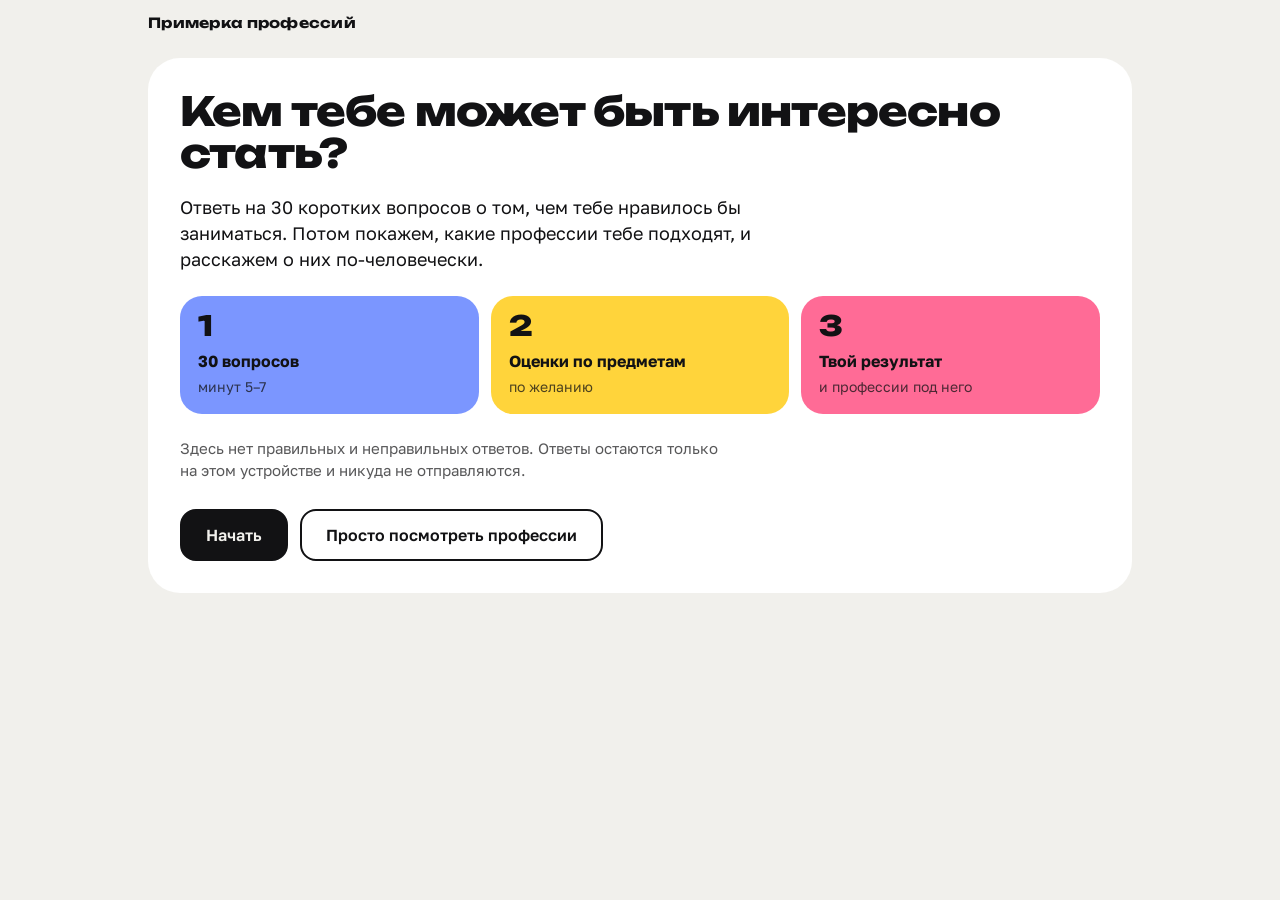
==== index.html @ ef97dc94 "Карусель карточек пальцем на iPhone, подсказка «листай», экранная диагностика запуска Co-Authored-By" ====
<!doctype html>
<html lang="ru">
<head>
  <meta charset="utf-8">
  <meta name="viewport" content="width=device-width, initial-scale=1, viewport-fit=cover">
  <title>Примерка профессий</title>
  <meta name="theme-color" content="#121214">
  <link rel="manifest" href="manifest.webmanifest">
  <link rel="icon" href="icons/icon.svg" type="image/svg+xml">
  <link rel="apple-touch-icon" href="icons/icon-192.png">
  <link rel="preconnect" href="https://fonts.googleapis.com">
  <link rel="preconnect" href="https://fonts.gstatic.com" crossorigin>
  <link href="https://fonts.googleapis.com/css2?family=Unbounded:wght@500;700;800&family=Golos+Text:wght@400;500;600&display=swap" rel="stylesheet">
  <link rel="stylesheet" href="styles.css">
  <script>
    // Если что-то сломается при запуске — показать причину прямо на экране,
    // чтобы её можно было сфотографировать.
    window.addEventListener("error", function (e) {
      var box = document.getElementById("boot-error") || document.createElement("pre");
      box.id = "boot-error";
      box.style.cssText = "white-space:pre-wrap;margin:16px;padding:12px;border:2px solid #121214;border-radius:12px;font:13px/1.4 monospace;background:#fff;color:#121214";
      box.textContent += "Ошибка: " + e.message + " (" + (e.filename || "").split("/").pop() + ":" + e.lineno + ")\n";
      (document.body || document.documentElement).appendChild(box);
    });
  </script>
</head>
<body>
  <main class="stage">
    <header class="top">
      <span class="brand">Примерка профессий</span>
      <div class="progress" id="progress" aria-hidden="true"></div>
      <p class="swipe-hint" aria-hidden="true">Листай карточки пальцем ← →</p>
    </header>

    <div class="deck">
      <button class="nav nav-prev" id="prev" aria-label="Предыдущая профессия">
        <svg viewBox="0 0 24 24" aria-hidden="true"><path d="M15 5l-7 7 7 7"/></svg>
      </button>
      <section class="slot" id="slot" aria-live="polite"><p class="boot">Загружаем…</p></section>
      <button class="nav nav-next" id="next" aria-label="Следующая профессия">
        <svg viewBox="0 0 24 24" aria-hidden="true"><path d="M9 5l7 7-7 7"/></svg>
      </button>
    </div>

    <footer class="react" id="react">
      <button class="r r-yes" data-r="yes"><span class="r-mark">+</span>Интересно</button>
      <button class="r r-maybe" data-r="maybe"><span class="r-mark">?</span>Не знаю</button>
      <button class="r r-no" data-r="no"><span class="r-mark">−</span>Не моё</button>
    </footer>
  </main>

  <script src="data.js"></script>
  <script src="data-more.js"></script>
  <script src="sim-pr.js"></script>
  <script src="app.js"></script>
</body>
</html>
---- styles.css ----
:root {
  --bg: #F1F0EC;
  --ink: #121214;
  --ink-soft: #121214b3;
  --line: #12121426;
  --surface: #FFFFFF;
  --on-surface: #121214;
  --panel: #FFFFFF73;
  --radius-card: 32px;
  --radius-chip: 999px;
  --display: "Unbounded", "Arial Black", sans-serif;
  --text: "Golos Text", "Helvetica Neue", sans-serif;
  --gap: 16px;
  color-scheme: light;
}
@media (prefers-color-scheme: dark) {
  :root {
    --bg: #121214;
    --surface: #242428;
    --on-surface: #F1F0EC;
    --line: #F1F0EC26;
    color-scheme: dark;
  }
}

* { box-sizing: border-box; }
html, body { margin: 0; }
body {
  background: var(--bg);
  color: var(--on-surface);
  font: 16px/1.45 var(--text);
  min-height: 100dvh;
  -webkit-font-smoothing: antialiased;
}
button { font: inherit; color: inherit; cursor: pointer; }
button:focus-visible { outline: 3px solid currentColor; outline-offset: 3px; }

.stage {
  max-width: 760px;
  margin: 0 auto;
  padding: calc(16px + env(safe-area-inset-top, 0px)) 16px 0;
  display: flex;
  flex-direction: column;
  min-height: 100dvh;
}

/* Верх: название и полоски прогресса, как в сторис */
.top { display: flex; flex-direction: column; gap: 12px; margin-bottom: 16px; }
.brand { font: 700 14px/1 var(--display); letter-spacing: .02em; }
.progress { display: flex; gap: 6px; }
.progress span {
  flex: 1; height: 5px; border-radius: 3px; background: var(--line);
  transition: background .3s;
}
.progress span.done { background: var(--on-surface); }
.progress span.now { background: var(--on-surface); opacity: .45; }

/* Колода: стрелки по бокам на широком экране */
.deck {
  flex: 1;
  display: grid;
  grid-template-columns: 56px minmax(0, 1fr) 56px;
  gap: 16px;
  align-items: start;
}
.nav {
  position: sticky; top: 40vh;
  width: 56px; height: 56px; border-radius: 50%;
  border: 2px solid var(--line); background: transparent;
  display: grid; place-items: center;
}
.nav:hover:not(:disabled) { border-color: var(--on-surface); }
.nav:disabled { opacity: .25; cursor: default; }
.nav svg { width: 24px; height: 24px; fill: none; stroke: currentColor; stroke-width: 2.5; stroke-linecap: round; stroke-linejoin: round; }

.slot { min-width: 0; }

/* Карточка профессии */
.card {
  background: var(--c);
  color: var(--ink);
  border-radius: var(--radius-card);
  padding: 28px 28px 24px;
  display: flex; flex-direction: column; gap: 22px;
}
.card-head { display: flex; flex-direction: column; gap: 14px; }
.glyph {
  width: 72px; height: 72px; border-radius: 22px;
  background: var(--ink); display: grid; place-items: center;
}
.glyph svg { width: 40px; height: 40px; fill: none; stroke: var(--c); stroke-width: 2.4; stroke-linecap: round; stroke-linejoin: round; }
.glyph svg .fill { fill: var(--c); stroke: none; }
.card h1 {
  font: 800 clamp(28px, 5.4vw, 42px)/1.02 var(--display);
  margin: 0; letter-spacing: -.02em; hyphens: auto;
}
.hook { font-size: 19px; line-height: 1.35; margin: 0; max-width: 34ch; font-weight: 500; }

/* Шкалы */
.scales {
  background: var(--panel);
  border-radius: 22px;
  padding: 18px 20px;
  display: flex; flex-direction: column; gap: 16px;
}
.people { display: flex; align-items: center; justify-content: space-between; gap: 12px; }
.label { font-size: 13px; font-weight: 600; text-transform: uppercase; letter-spacing: .06em; }
.dots { display: flex; gap: 6px; }
.dots i { width: 22px; height: 22px; border-radius: 50%; border: 2.5px solid var(--ink); }
.dots i.on { background: var(--ink); }

.pole { display: grid; grid-template-columns: 1fr auto 1fr; align-items: center; gap: 12px; font-size: 15px; font-weight: 500; }
.pole .l { text-align: right; }
.track { position: relative; width: 132px; height: 22px; }
.track::before { content: ""; position: absolute; left: 0; right: 0; top: 10px; height: 2px; background: var(--ink); opacity: .35; }
.track b {
  position: absolute; top: 2px; width: 18px; height: 18px; border-radius: 50%;
  background: var(--ink); transform: translateX(-50%);
}
.pole .weak { opacity: .45; }

/* Кайф и тяжело */
.pair { display: grid; grid-template-columns: 1fr 1fr; gap: 12px; }
.pair div { background: var(--panel); border-radius: 22px; padding: 16px 18px; }
.pair p { margin: 8px 0 0; font-size: 16px; line-height: 1.35; font-weight: 500; }
.pair .label::before { display: inline-block; width: 1.2em; font-size: 16px; }
.pair .joy .label::before { content: "+"; }
.pair .hard .label::before { content: "−"; }

/* Подойдёт, если… */
.chips { display: flex; flex-wrap: wrap; gap: 8px; margin-top: 10px; }
.chips span {
  border: 2px solid var(--ink); border-radius: var(--radius-chip);
  padding: 7px 14px; font-size: 15px; font-weight: 500;
}
.chips.solid span { background: var(--ink); color: var(--c); border-color: var(--ink); }

/* Как это выглядит на деле */
.more { border-top: 2px solid #12121426; padding-top: 6px; }
.more summary {
  list-style: none; cursor: pointer; min-height: 44px;
  display: flex; align-items: center; justify-content: space-between;
  font: 700 15px/1.2 var(--display);
}
.more summary::-webkit-details-marker { display: none; }
.more summary::after { content: "+"; font-size: 26px; font-weight: 500; transition: transform .25s; }
.more[open] summary::after { transform: rotate(45deg); }
.more p { margin: 0 0 12px; font-size: 17px; line-height: 1.5; max-width: 62ch; }

/* Реакции */
.react {
  position: sticky; bottom: 0;
  display: grid; grid-template-columns: repeat(3, 1fr); gap: 10px;
  padding: 16px 0 calc(16px + env(safe-area-inset-bottom, 0px));
  background: linear-gradient(to top, var(--bg) 70%, transparent);
  max-width: calc(100% - 144px); width: 100%; margin: 0 auto;
}
.r {
  min-height: 56px; border-radius: 18px;
  border: 2px solid var(--on-surface); background: var(--surface);
  font-weight: 600; font-size: 16px;
  display: flex; align-items: center; justify-content: center; gap: 8px;
  transition: transform .12s, background .2s, color .2s;
}
.r:active { transform: scale(.97); }
.r-mark { font: 800 18px/1 var(--display); }
.r[aria-pressed="true"] { background: var(--on-surface); color: var(--bg); }
.r-yes:hover { background: var(--on-surface); color: var(--bg); }

/* Итог */
.summary { background: var(--surface); border-radius: var(--radius-card); padding: 28px; display: flex; flex-direction: column; gap: 24px; }
.summary h1 { font: 800 clamp(28px, 5vw, 38px)/1.05 var(--display); margin: 0; letter-spacing: -.02em; }
.summary .lead { margin: 0; font-size: 18px; }
.group h2 { font: 700 14px/1 var(--display); text-transform: uppercase; letter-spacing: .06em; margin: 0 0 12px; }
.group ul { list-style: none; margin: 0; padding: 0; display: flex; flex-wrap: wrap; gap: 8px; }
.group li { border-radius: var(--radius-chip); padding: 10px 16px; font-weight: 600; color: var(--ink); background: var(--c); }
.group .none { opacity: .55; font-size: 15px; }
.again { align-self: flex-start; min-height: 48px; padding: 0 22px; border-radius: 16px; border: 2px solid var(--on-surface); background: transparent; font-weight: 600; }

/* Движение: карточка въезжает с той стороны, куда листаешь */
.enter-next { animation: in-next .35s cubic-bezier(.2,.8,.2,1); }
.enter-prev { animation: in-prev .35s cubic-bezier(.2,.8,.2,1); }
@keyframes in-next { from { opacity: 0; transform: translateX(40px) rotate(1.5deg); } }
@keyframes in-prev { from { opacity: 0; transform: translateX(-40px) rotate(-1.5deg); } }
@media (prefers-reduced-motion: reduce) {
  .enter-next, .enter-prev { animation: none; }
  * { transition: none !important; }
}

/* Телефон: стрелки прячем, листают свайпом */
@media (max-width: 640px) {
  .deck { grid-template-columns: minmax(0, 1fr); }
  .nav { display: none; }
  .react { max-width: 100%; gap: 8px; }
  .r { font-size: 15px; flex-direction: column; gap: 2px; min-height: 60px; }
  .card { padding: 22px 20px 18px; gap: 18px; }
  .pair { grid-template-columns: 1fr; }
  .track { width: 96px; }
  .pole { font-size: 14px; gap: 10px; }
  .dots i { width: 18px; height: 18px; }
}

[hidden] { display: none !important; }

/* Компьютер: карточка в две колонки, чтобы всё главное было видно без прокрутки */
@media (min-width: 1000px) {
  .stage { max-width: 1160px; }
  .card {
    display: grid;
    grid-template-columns: minmax(0, 1fr) minmax(0, 1fr);
    grid-template-areas: "head pair" "scales fit" "scales school" "more more";
    column-gap: 28px; row-gap: 20px;
    align-items: start;
  }
  .card-head { grid-area: head; }
  .scales { grid-area: scales; }
  .pair { grid-area: pair; grid-template-columns: 1fr; align-self: end; }
  .card > .fit { grid-area: fit; }
  .card > .school { grid-area: school; }
  .more { grid-area: more; }
  .card h1 { font-size: 40px; }
}
@media (min-width: 641px) { .top { padding-inline: 72px; } }
body { overflow-x: clip; }

/* ---------- Экраны опроса, оценок и результата ---------- */
.panel {
  background: var(--surface);
  border-radius: var(--radius-card);
  padding: 32px;
  display: flex; flex-direction: column; gap: 20px;
}
.panel h1 { font: 800 clamp(26px, 4.6vw, 40px)/1.05 var(--display); margin: 0; letter-spacing: -.02em; }
.panel .lead { margin: 0; font-size: 18px; line-height: 1.45; max-width: 60ch; }
.panel .note { margin: 0; font-size: 15px; opacity: .7; max-width: 60ch; }
.count { margin: 0; font-size: 13px; font-weight: 600; text-transform: uppercase; letter-spacing: .06em; opacity: .7; }

.actions { display: flex; flex-wrap: wrap; gap: 12px; margin-top: 8px; }
.btn {
  min-height: 52px; padding: 0 24px; border-radius: 16px;
  border: 2px solid var(--on-surface); background: transparent;
  font-weight: 600; font-size: 16px;
}
.btn.primary { background: var(--on-surface); color: var(--bg); }
.btn:disabled { opacity: .3; cursor: default; }
.need { margin: -8px 0 0; font-size: 14px; opacity: .6; }

/* Начало */
.steps { list-style: none; margin: 4px 0; padding: 0; display: grid; grid-template-columns: repeat(3, 1fr); gap: 12px; counter-reset: step; }
.steps li {
  counter-increment: step; border: 2px solid var(--line); border-radius: 22px;
  padding: 16px 18px; display: flex; flex-direction: column; gap: 4px;
}
.steps li::before { content: counter(step); font: 800 28px/1 var(--display); margin-bottom: 6px; }
.steps b { font-size: 16px; }
.steps span { font-size: 14px; opacity: .65; }

/* Вопросы: кружки крупнее к краям, как в образце */
.hint { margin: -6px 0 4px; font-size: 16px; opacity: .75; max-width: 60ch; }
.items { list-style: none; margin: 0; padding: 0; display: flex; flex-direction: column; }
.item { padding: 22px 0; border-top: 2px solid var(--line); display: flex; flex-direction: column; gap: 14px; transition: opacity .2s; }
.item .q { margin: 0; font-size: 19px; font-weight: 500; line-height: 1.35; text-align: center; }
.item.done .q { opacity: .55; }
.scale { display: grid; grid-template-columns: 1fr auto 1fr; align-items: center; gap: 14px; }
.pole-l, .pole-r { font-size: 14px; font-weight: 600; }
.pole-l { text-align: right; }
.dots-row { display: flex; align-items: center; gap: 10px; }
.dot {
  width: 48px; height: 48px; border: 0; background: transparent; padding: 0;
  display: grid; place-items: center;
}
.dot::before {
  content: ""; display: block; border-radius: 50%;
  border: 2.5px solid var(--on-surface); transition: background .15s, transform .15s;
}
.d1::before, .d5::before { width: 44px; height: 44px; }
.d2::before, .d4::before { width: 34px; height: 34px; }
.d3::before { width: 26px; height: 26px; }
.dot:hover::before { transform: scale(1.08); }
.dot[aria-checked="true"]::before { background: var(--on-surface); }

/* Оценки */
.grade-list { list-style: none; margin: 0; padding: 0; display: flex; flex-direction: column; }
.grade-list li {
  display: flex; align-items: center; justify-content: space-between; gap: 12px;
  padding: 10px 0; border-top: 2px solid var(--line); font-size: 17px; font-weight: 500;
}
.seg { display: flex; gap: 6px; }
.g {
  width: 44px; height: 44px; border-radius: 12px;
  border: 2px solid var(--line); background: transparent; font-weight: 700; font-size: 17px;
}
.g:hover { border-color: var(--on-surface); }
.g[aria-checked="true"] { background: var(--on-surface); color: var(--bg); border-color: var(--on-surface); }

/* Результат: полоски по шести типам */
.bars { list-style: none; margin: 4px 0; padding: 0; display: flex; flex-direction: column; gap: 12px; }
.bar-row { display: grid; grid-template-columns: 170px 1fr 70px; align-items: center; gap: 14px; }
.bar-name { font-size: 16px; font-weight: 500; opacity: .6; }
.bar-row.lead-type .bar-name { font-weight: 700; opacity: 1; }
.bar-track { height: 22px; border-radius: 4px; background: var(--line); overflow: hidden; }
.bar-fill {
  display: block; height: 100%; background: var(--c); border-radius: 4px;
  box-shadow: inset 0 0 0 2px var(--ink); min-width: 4px;
}
.bar-val { font: 700 18px/1 var(--display); }
.bar-val small { font: 500 12px var(--text); opacity: .6; }
.type-cards { display: grid; grid-template-columns: repeat(auto-fit, minmax(220px, 1fr)); gap: 12px; }
.type-card { background: var(--c); color: var(--ink); border-radius: 22px; padding: 18px 20px; }
.type-card h2 { font: 800 20px/1.1 var(--display); margin: 0 0 8px; }
.type-card p { margin: 0; font-size: 16px; line-height: 1.4; }
.attrib { margin: 8px 0 0; font-size: 11px; line-height: 1.4; opacity: .5; }

/* Карточка: типы профессии, совпадение, оценки */
.codes { display: flex; flex-wrap: wrap; gap: 6px; }
.type-chip {
  display: inline-flex; align-items: center; gap: 6px;
  background: var(--panel); border-radius: var(--radius-chip); padding: 5px 12px 5px 6px;
  font-size: 14px; font-weight: 600;
}
.type-chip::before { content: ""; width: 14px; height: 14px; border-radius: 50%; background: var(--t); box-shadow: 0 0 0 2px var(--ink); }
.match { margin: 0; font-size: 15px; }
.plaque { margin-top: 12px; background: var(--panel); border-radius: 18px; padding: 12px 16px; }
.plaque p { margin: 6px 0 0; font-size: 15px; line-height: 1.4; }

@media (max-width: 640px) {
  .panel { padding: 22px 18px; gap: 16px; }
  .steps { grid-template-columns: 1fr; }
  .scale { grid-template-columns: 1fr 1fr; row-gap: 8px; }
  .dots-row { grid-column: 1 / -1; grid-row: 1; justify-content: space-between; }
  .pole-l { text-align: left; }
  .pole-r { text-align: right; }
  .dot { width: 44px; height: 44px; }
  .d1::before, .d5::before { width: 40px; height: 40px; }
  .bar-row { grid-template-columns: 1fr 60px; row-gap: 4px; }
  .bar-name { grid-column: 1 / -1; }
  .grade-list li { flex-direction: column; align-items: flex-start; }
  .actions .btn { flex: 1 1 100%; }
}
.slot { grid-column: 2; grid-row: 1; }
.nav-prev { grid-column: 1; grid-row: 1; }
.nav-next { grid-column: 3; grid-row: 1; }
@media (max-width: 640px) { .slot { grid-column: 1; } }
.steps li { border: 0; color: var(--ink); }
.steps li:nth-child(1) { background: #7B96FF; }
.steps li:nth-child(2) { background: #FFD43B; }
.steps li:nth-child(3) { background: #FF6B96; }
.steps span { opacity: .75; }
@media (max-width: 640px) {
  .steps li { flex-direction: row; align-items: center; gap: 14px; padding: 12px 16px; flex-wrap: wrap; }
  .steps li::before { margin: 0; font-size: 22px; }
  .steps span { flex-basis: 100%; margin-left: 32px; margin-top: -4px; }
}
.bar-val { white-space: nowrap; }
@media (max-width: 640px) { .bar-row { grid-template-columns: 1fr 76px; } }
.code-note { margin: -4px 0 0; font-size: 13px; opacity: .7; }

/* ---------- Симуляция профессии ---------- */
.btn.try { align-self: flex-start; background: var(--ink); color: var(--c); border-color: var(--ink); }
.sim .lead { font-size: 17px; }
.sim-bar {
  position: sticky; top: calc(8px + env(safe-area-inset-top, 0px)); z-index: 2;
  display: grid; grid-template-columns: auto auto 1fr; align-items: center; gap: 10px 18px;
  background: var(--on-surface); color: var(--bg);
  border-radius: 18px; padding: 12px 18px;
}
.sim-bar .clock { font: 800 18px/1 var(--display); }
.sim-bar .views { display: inline-flex; align-items: center; gap: 8px; font-weight: 600; font-size: 15px; font-variant-numeric: tabular-nums; }
.play { width: 0; height: 0; border-left: 9px solid currentColor; border-top: 6px solid transparent; border-bottom: 6px solid transparent; display: inline-block; }
.sim-bar .pole { font-size: 14px; }
.sim-bar .track::before, .sim-bar .track b { background: var(--bg); }

.chat { list-style: none; margin: 0; padding: 0; display: flex; flex-direction: column; gap: 12px; }
.chat > li { animation: pop .3s ease-out; }
@keyframes pop { from { opacity: 0; transform: translateY(6px); } }
.msg { display: flex; gap: 10px; align-items: flex-start; max-width: 88%; }
.msg p { margin: 4px 0 0; font-size: 16px; line-height: 1.4; }
.msg b { font-size: 14px; }
.msg small { margin-left: 6px; font-size: 13px; opacity: .6; }
.msg > div { background: var(--bg); border-radius: 4px 18px 18px 18px; padding: 10px 14px; }
.ava {
  flex: none; width: 36px; height: 36px; border-radius: 50%;
  background: var(--a); color: var(--ink); display: grid; place-items: center;
  font: 800 15px/1 var(--display);
}
.msg.me { align-self: flex-end; background: var(--on-surface); color: var(--bg); border-radius: 18px 4px 18px 18px; padding: 10px 14px; max-width: 80%; }
.msg.me p { margin: 0; }
.msg.post .label { opacity: .7; }
.msg.post p { margin-top: 6px; }
.pick { align-self: flex-end; max-width: 80%; font-size: 14px; font-weight: 600; text-align: right; opacity: .75; }
.pick span { display: block; font-size: 12px; text-transform: uppercase; letter-spacing: .06em; opacity: .7; }
.note-line { align-self: center; font-size: 14px; font-style: italic; opacity: .65; text-align: center; }
.video { background: var(--bg); border-radius: 18px; padding: 12px; max-width: 88%; }
.video .screen {
  background: #121214; color: #F1F0EC; border-radius: 12px; padding: 18px;
  min-height: 120px; display: flex; flex-direction: column; justify-content: center; gap: 10px;
}
.video .screen .play { border-left-width: 18px; border-top-width: 11px; border-bottom-width: 11px; color: #F1F0EC; }
.video .screen p { margin: 0; font-size: 15px; }
.video b { display: block; margin-top: 10px; font-size: 14px; }
.video > p { margin: 4px 0 0; font-size: 15px; }

.sim-controls { display: flex; flex-direction: column; gap: 12px; border-top: 2px solid var(--line); padding-top: 18px; }
.ask { margin: 0; font: 700 18px/1.25 var(--display); }
.choices { display: flex; flex-direction: column; gap: 10px; }
.choices.row { flex-direction: row; flex-wrap: wrap; }
.btn.choice { text-align: left; padding: 14px 18px; height: auto; line-height: 1.35; }
.btn.choice:hover { background: var(--on-surface); color: var(--bg); }
.draft { background: var(--bg); border-radius: 18px; padding: 12px 16px; }
.draft p { margin: 6px 0 0; font-size: 16px; }
.typing { display: flex; gap: 6px; padding: 8px 0; }
.typing i { width: 8px; height: 8px; border-radius: 50%; background: var(--on-surface); opacity: .35; animation: blink 1s infinite; }
.typing i:nth-child(2) { animation-delay: .15s; }
.typing i:nth-child(3) { animation-delay: .3s; }
@keyframes blink { 50% { opacity: .9; } }

.sim-end { display: flex; flex-direction: column; gap: 16px; }
.sim-end h2 { margin: 0; font: 800 26px/1.1 var(--display); }
.sim-end > p { margin: 0; font-size: 17px; line-height: 1.5; max-width: 62ch; }
.sim-skills ul { list-style: none; margin: 10px 0 0; padding: 0; display: flex; flex-direction: column; gap: 8px; }
.sim-skills li { display: flex; justify-content: space-between; align-items: center; gap: 12px; font-size: 16px; font-weight: 500; }
.sim-skills .dots i { border-color: var(--on-surface); }
.sim-skills .dots i.on { background: var(--on-surface); }
.btn.r-sim { display: inline-flex; align-items: center; gap: 8px; }
.btn.r-sim[aria-pressed="true"] { background: var(--on-surface); color: var(--bg); }

@media (max-width: 640px) {
  .sim-bar { grid-template-columns: auto 1fr; padding: 10px 14px; }
  .sim-bar .pole { grid-column: 1 / -1; }
  .msg, .video { max-width: 100%; }
  .choices.row .btn { flex: 1 1 30%; padding: 0 10px; }
}
@media (prefers-reduced-motion: reduce) { .chat > li, .typing i { animation: none; } }
.sim-end { scroll-margin-top: 110px; }
.sim-bar-slot { position: sticky; top: calc(20px + env(safe-area-inset-top, 0px)); z-index: 2; }
.sim-bar { position: static; }
.sim-skills ul { max-width: 460px; }

/* Карусель: вертикальная прокрутка — браузеру, горизонтальный жест — карточке */
.slot { touch-action: pan-y; }
.slot > .card { will-change: transform; }
.swipe-hint { display: none; }
@media (max-width: 640px) {
  body.in-deck:not(.swiped) .swipe-hint {
    display: block; margin: -4px 0 0; text-align: center;
    font-size: 13px; font-weight: 600; opacity: .55;
  }
}
.boot { margin: 40px 0; text-align: center; font-weight: 600; opacity: .6; }
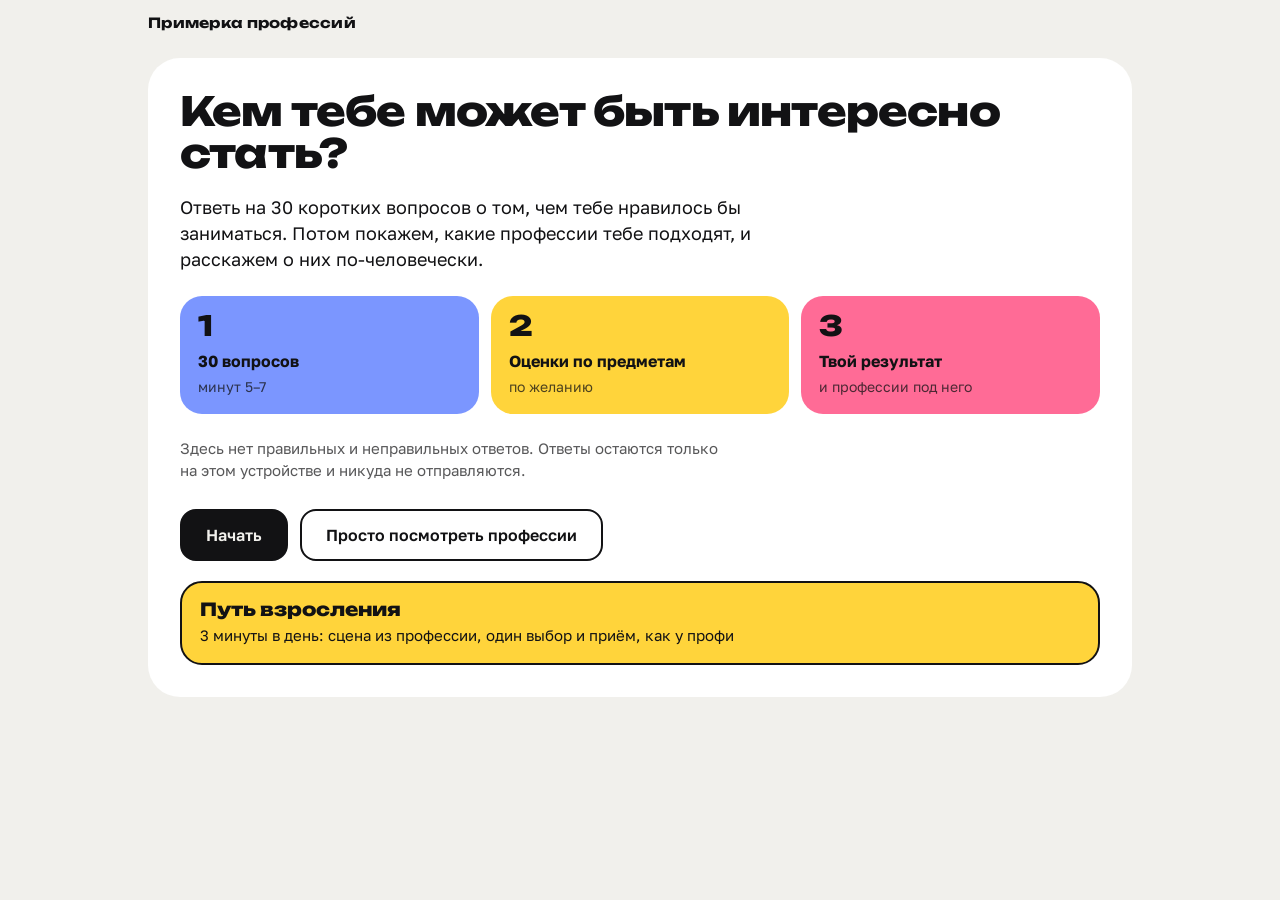
==== commit 1daf3c07: "Путь взросления: первая неделя ситуаций дня, миссия и профиль навыков Co-Authored-By: Claude Opus 5." ====
--- a/index.html
+++ b/index.html
@@ -52,6 +52,13 @@
   <script src="data.js"></script>
   <script src="data-more.js"></script>
   <script src="sim-pr.js"></script>
+  <script src="sim-vet.js"></script>
+  <script src="sim-chef.js"></script>
+  <script src="sim-screenwriter.js"></script>
+  <script src="sim-director.js"></script>
+  <script src="sim-lawyer.js"></script>
+  <script src="sim-event.js"></script>
+  <script src="path.js"></script>
   <script src="app.js"></script>
 </body>
 </html>
--- a/styles.css
+++ b/styles.css
@@ -447,3 +447,135 @@
   }
 }
 .boot { margin: 40px 0; text-align: center; font-weight: 600; opacity: .6; }
+.msg time { display: block; margin-top: 4px; font-size: 11px; opacity: .45; }
+.msg.me { position: relative; padding-bottom: 18px; }
+.msg.me time { position: absolute; right: 30px; bottom: 5px; margin: 0; opacity: .6; }
+.ticks { position: absolute; right: 12px; bottom: 4px; font-size: 11px; opacity: .6; }
+.scene, .doc { background: var(--bg); border-radius: 18px; padding: 12px 16px; max-width: 88%; }
+.scene p, .doc p { margin: 6px 0 0; font-size: 16px; line-height: 1.4; }
+.shot { max-width: 88%; }
+.shot .frame { background: #121214; color: #F1F0EC; border-radius: 12px; padding: 22px 18px; font-size: 15px; line-height: 1.4; }
+.shot p { margin: 6px 0 0; font-size: 14px; opacity: .7; }
+.try-now { background: var(--bg); border-radius: 22px; padding: 16px 18px; }
+.try-now ul { margin: 10px 0 0; padding-left: 20px; display: flex; flex-direction: column; gap: 8px; }
+.try-now li { font-size: 16px; line-height: 1.4; }
+.sim-bar.no-counter { grid-template-columns: auto 1fr; }
+
+.sim-head { display: flex; flex-direction: column; gap: 20px; }
+.sim-intro { display: flex; flex-direction: column; gap: 12px; }
+.poster { line-height: 0; }
+/* Компьютер: картинка слева крупно, название и завязка справа */
+@media (min-width: 900px) {
+  .sim-head.has-cover {
+    display: grid; grid-template-columns: minmax(0, 3fr) minmax(0, 2fr);
+    grid-template-areas: "poster intro"; column-gap: 32px; align-items: center;
+  }
+  .sim-head.has-cover .poster { grid-area: poster; }
+  .sim-head.has-cover .sim-intro { grid-area: intro; }
+  .sim-head.has-cover .lead { font-size: 19px; }
+}
+.poster img { width: 100%; height: auto; display: block; border-radius: 22px; border: 2px solid var(--on-surface); }
+
+/* «Попробовать профессию» — в правом верхнем углу карточки, с пульсацией */
+.card { position: relative; }
+.btn.try {
+  position: absolute; top: 20px; right: 20px; z-index: 2;
+  min-height: 56px; padding: 8px 18px 8px 10px; border-radius: 18px;
+  background: var(--ink); color: var(--c); border-color: var(--ink);
+  display: flex; align-items: center; gap: 10px; text-align: left;
+  animation: call 2.4s ease-out infinite;
+}
+.btn.try b { display: block; font: 700 16px/1.1 var(--display); }
+.btn.try small { display: block; font-size: 12px; opacity: .75; }
+.btn.try:hover { animation: none; transform: scale(1.03); }
+.try-play {
+  flex: none; width: 34px; height: 34px; border-radius: 50%;
+  background: var(--c); display: grid; place-items: center;
+}
+.try-play::after {
+  content: ""; border-left: 12px solid var(--ink);
+  border-top: 8px solid transparent; border-bottom: 8px solid transparent; margin-left: 3px;
+}
+@keyframes call {
+  0% { box-shadow: 0 0 0 0 #12121466; }
+  70% { box-shadow: 0 0 0 14px #12121400; }
+  100% { box-shadow: 0 0 0 0 #12121400; }
+}
+@media (prefers-reduced-motion: reduce) { .btn.try { animation: none; } }
+@media (max-width: 640px) {
+  .btn.try {
+    top: 14px; right: 14px; padding: 8px 12px 8px 8px; min-height: 52px;
+    max-width: 56%; gap: 8px;
+  }
+  .btn.try b { font-size: 14px; line-height: 1.15; }
+  .btn.try small { font-size: 11px; }
+  .try-play { width: 28px; height: 28px; }
+  .try-play::after { border-left-width: 10px; border-top-width: 7px; border-bottom-width: 7px; }
+}
+
+/* Компьютер: кнопка пробника — своей строкой, карточки одной высоты */
+@media (min-width: 1000px) {
+  .card {
+    grid-template-areas: "try try" "head pair" "scales fit" "scales school" "more more";
+    grid-template-rows: auto auto auto 1fr auto;
+    min-height: 820px;
+  }
+  .btn.try { position: static; grid-area: try; justify-self: end; margin-bottom: -4px; }
+  .more { align-self: end; }
+}
+
+/* ---------- Путь взросления ---------- */
+.path-teaser {
+  display: flex; flex-direction: column; gap: 4px; text-align: left;
+  border: 2px solid var(--on-surface); border-radius: 22px; padding: 16px 18px;
+  background: #FFD43B; color: var(--ink);
+}
+.path-teaser b { font: 800 18px/1.2 var(--display); }
+.path-teaser span { font-size: 15px; }
+.week { margin: 0; font-size: 16px; }
+.path-days { list-style: none; margin: 0; padding: 0; display: flex; flex-direction: column; gap: 10px; }
+.path-day {
+  width: 100%; display: flex; align-items: center; gap: 14px; text-align: left;
+  border: 2px solid var(--line); border-radius: 18px; padding: 12px 16px; background: transparent;
+}
+.path-day b { display: block; font-weight: 600; }
+.path-day small { display: block; font-size: 14px; opacity: .7; }
+.path-day:disabled { opacity: .45; cursor: default; }
+.path-day.is-open { border-color: var(--on-surface); }
+.path-n {
+  flex: none; width: 40px; height: 40px; border-radius: 50%; display: grid; place-items: center;
+  font: 800 16px/1 var(--display); background: var(--c, #FFD43B); color: var(--ink); border: 2px solid var(--ink);
+}
+.path-day.is-done .path-n { background: var(--on-surface); color: var(--bg); border-color: var(--on-surface); }
+.mission-card { --c: #FFD43B; }
+.day .skill-line, .day .traits { margin: 0; font-size: 15px; }
+.day .skill-line { display: inline-block; align-self: flex-start; background: var(--c); color: var(--ink); border-radius: var(--radius-chip); padding: 6px 14px; }
+.day .scene { margin: 0; font-size: 18px; line-height: 1.5; max-width: 62ch; }
+.picked { align-self: flex-end; max-width: 85%; background: var(--on-surface); color: var(--bg); border-radius: 18px 4px 18px 18px; padding: 10px 14px; }
+.picked span { font-size: 12px; text-transform: uppercase; letter-spacing: .06em; opacity: .7; }
+.picked p { margin: 4px 0 0; }
+.outcome { margin: 0; font-size: 17px; line-height: 1.5; max-width: 62ch; }
+.gain { margin: 0; font: 800 17px/1.2 var(--display); }
+.rule { border: 2px solid var(--on-surface); border-left: 10px solid var(--c, #FFD43B); border-radius: 18px; padding: 14px 16px; }
+.rule span { font-size: 13px; font-weight: 600; text-transform: uppercase; letter-spacing: .06em; opacity: .7; }
+.rule b { display: block; margin-top: 4px; font: 800 20px/1.2 var(--display); }
+.rule p { margin: 8px 0 0; font-size: 16px; line-height: 1.5; }
+.others summary { cursor: pointer; font-weight: 600; }
+.others ul { margin: 10px 0 0; padding-left: 20px; display: flex; flex-direction: column; gap: 8px; }
+.recall { margin: 0; background: var(--line); border-radius: 18px; padding: 12px 16px; }
+.own { display: flex; flex-direction: column; gap: 6px; font-weight: 600; }
+.own small { font-weight: 400; opacity: .65; }
+.own textarea {
+  font: 16px/1.4 var(--text); color: inherit; background: transparent;
+  border: 2px solid var(--line); border-radius: 14px; padding: 10px 12px; resize: vertical;
+}
+.own textarea:focus { outline: none; border-color: var(--on-surface); }
+.skills, .traits-list { list-style: none; margin: 0; padding: 0; display: flex; flex-direction: column; gap: 14px; }
+.skills small { opacity: .7; }
+.skill-row { display: flex; justify-content: space-between; gap: 12px; margin-bottom: 6px; }
+.skills .bar-fill { --c: #FFD43B; }
+.profile h2 { margin: 8px 0 0; font: 800 20px/1.2 var(--display); }
+.mission-opt small { opacity: .7; }
+.skills .bar-track { display: block; }
+.btn.mission-opt { font-weight: 400; }
+.btn.mission-opt b { font-weight: 700; }
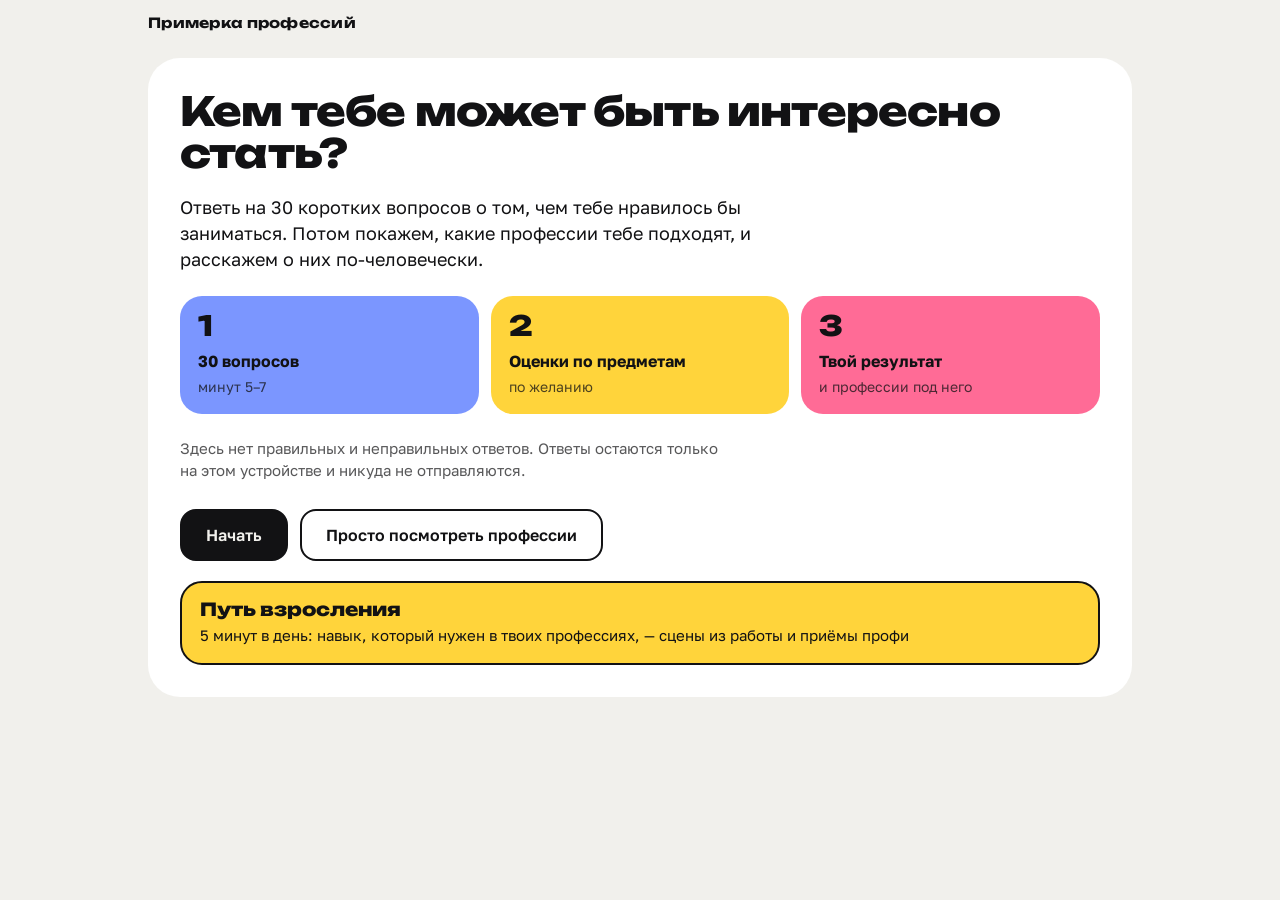
==== commit 14ea8375: "Путь взросления: выбор навыка из общих для профессий, маршрут «Понимать чувства других» из 10 заняти" ====
--- a/index.html
+++ b/index.html
@@ -58,7 +58,11 @@
   <script src="sim-director.js"></script>
   <script src="sim-lawyer.js"></script>
   <script src="sim-event.js"></script>
+  <script src="sim-teacher.js"></script>
+  <script src="sim-ux.js"></script>
+  <script src="sim-startup.js"></script>
   <script src="path.js"></script>
+  <script src="skill-perceptive.js"></script>
   <script src="app.js"></script>
 </body>
 </html>
--- a/styles.css
+++ b/styles.css
@@ -463,6 +463,8 @@
 
 .sim-head { display: flex; flex-direction: column; gap: 20px; }
 .sim-intro { display: flex; flex-direction: column; gap: 12px; }
+/* Длинные слова в названии («возвращаются») переносятся, а не вылезают за край */
+.sim-intro h1 { hyphens: auto; overflow-wrap: break-word; }
 .poster { line-height: 0; }
 /* Компьютер: картинка слева крупно, название и завязка справа */
 @media (min-width: 900px) {
@@ -473,6 +475,7 @@
   .sim-head.has-cover .poster { grid-area: poster; }
   .sim-head.has-cover .sim-intro { grid-area: intro; }
   .sim-head.has-cover .lead { font-size: 19px; }
+  .sim-head.has-cover h1 { font-size: 34px; }
 }
 .poster img { width: 100%; height: auto; display: block; border-radius: 22px; border: 2px solid var(--on-surface); }
 
@@ -579,3 +582,28 @@
 .skills .bar-track { display: block; }
 .btn.mission-opt { font-weight: 400; }
 .btn.mission-opt b { font-weight: 700; }
+.like .ask { margin-bottom: 10px; }
+
+/* Список других пробников в конце истории */
+.more-sims { display: flex; flex-direction: column; gap: 10px; margin-top: 8px; }
+
+/* Маршрут навыка */
+.path h2.step-title { margin: 8px 0 -4px; font: 800 18px/1.2 var(--display); }
+.versus { display: grid; gap: 10px; }
+@media (min-width: 700px) { .versus { grid-template-columns: 1fr 1fr; } }
+.versus > div { border: 2px solid var(--line); border-radius: 18px; padding: 12px 16px; }
+.versus > div.pro { border-color: var(--on-surface); }
+.versus span, .loop .label, .own-line .label { font-size: 13px; font-weight: 600; text-transform: uppercase; letter-spacing: .06em; opacity: .7; }
+.versus p { margin: 6px 0 0; line-height: 1.45; }
+.versus .then { opacity: .75; }
+.talk { display: flex; flex-direction: column; gap: 10px; }
+.talk .say { margin: 0; font-size: 17px; line-height: 1.5; }
+.talk .reply { align-self: flex-start; max-width: 85%; margin: 0; background: var(--line); border-radius: 4px 18px 18px 18px; padding: 10px 14px; }
+.talk .note { margin: 0; }
+.own-line, .loop { display: flex; flex-direction: column; gap: 10px; border: 2px solid var(--on-surface); border-radius: 18px; padding: 14px 16px; }
+.own-line p, .loop p { margin: 0; line-height: 1.5; }
+.loop { background: var(--c, #FFD43B); color: var(--ink); border-color: var(--ink); }
+.loop .btn { align-self: flex-start; }
+.btn.check { display: flex; align-items: center; gap: 10px; }
+.btn.check .r-mark { flex: none; width: 24px; height: 24px; border: 2px solid currentColor; border-radius: 6px; display: grid; place-items: center; }
+.day h2 { margin: 0; font: 800 22px/1.2 var(--display); }
